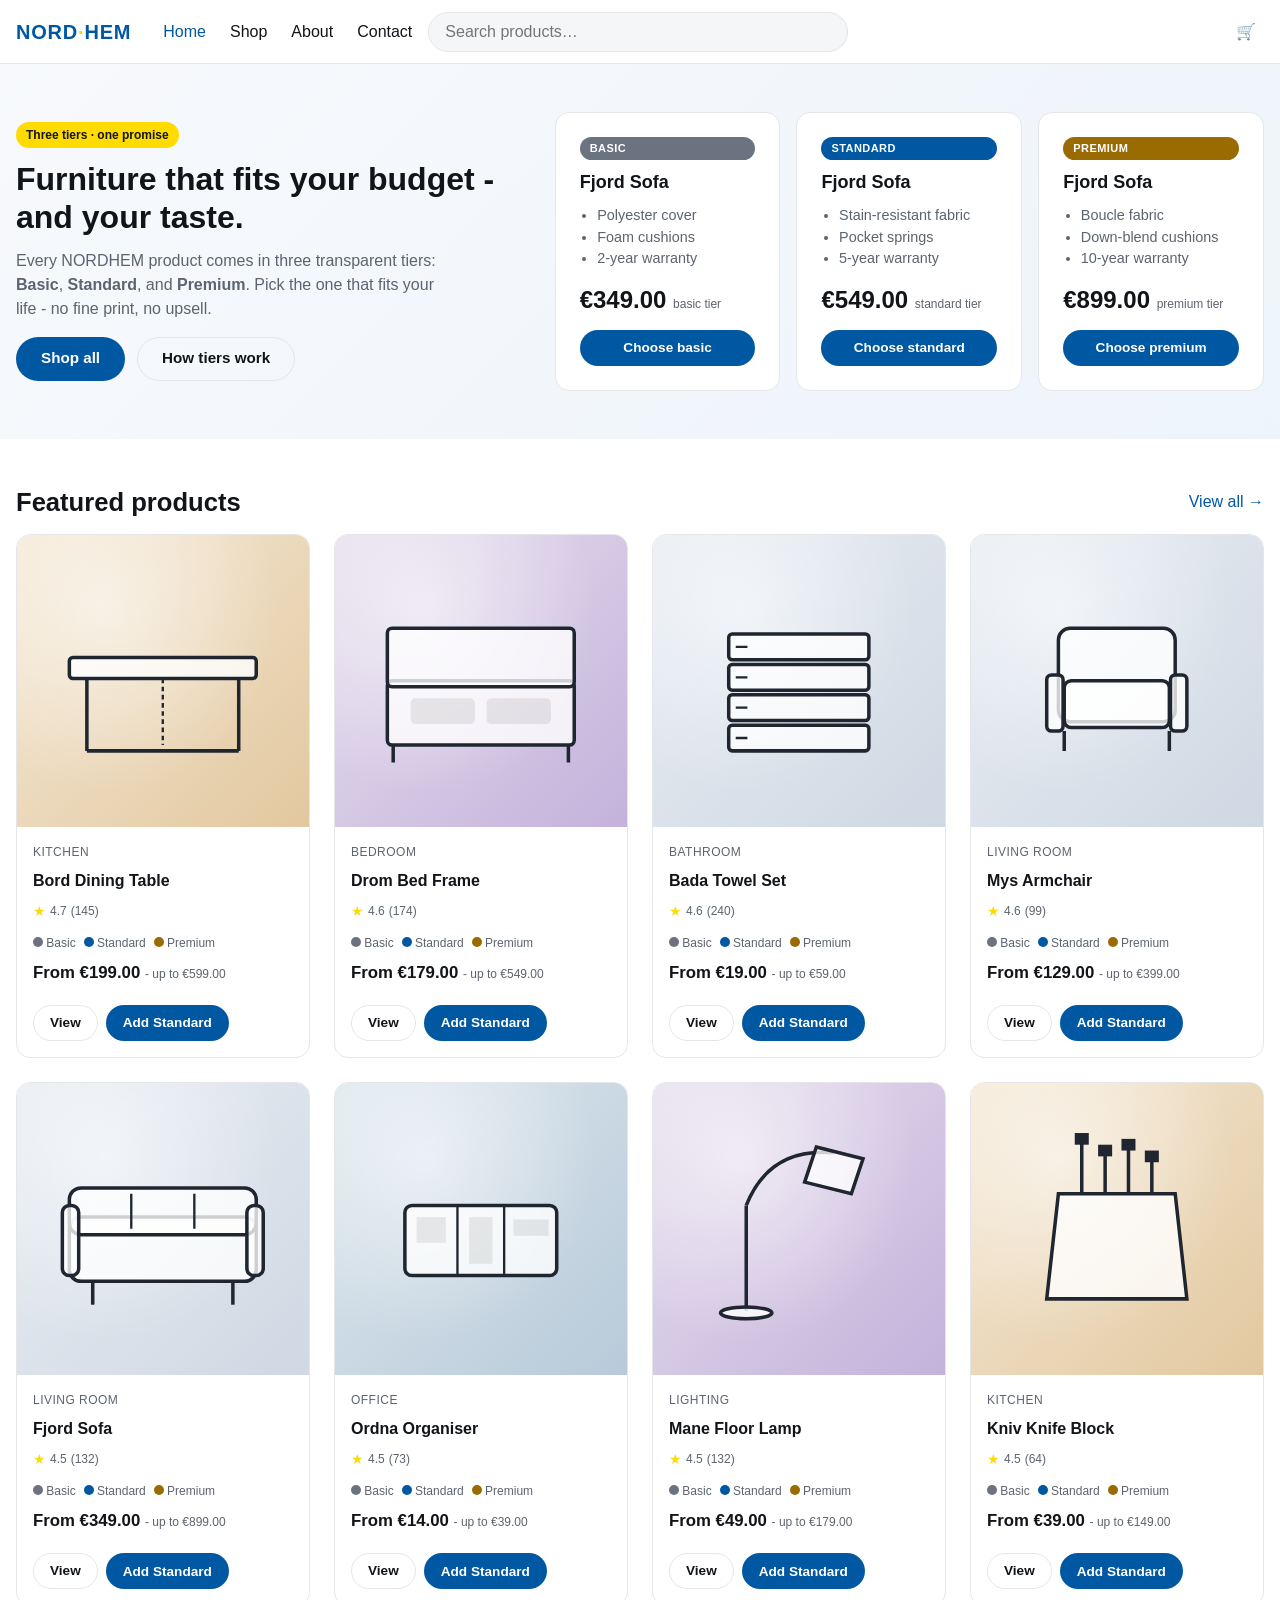
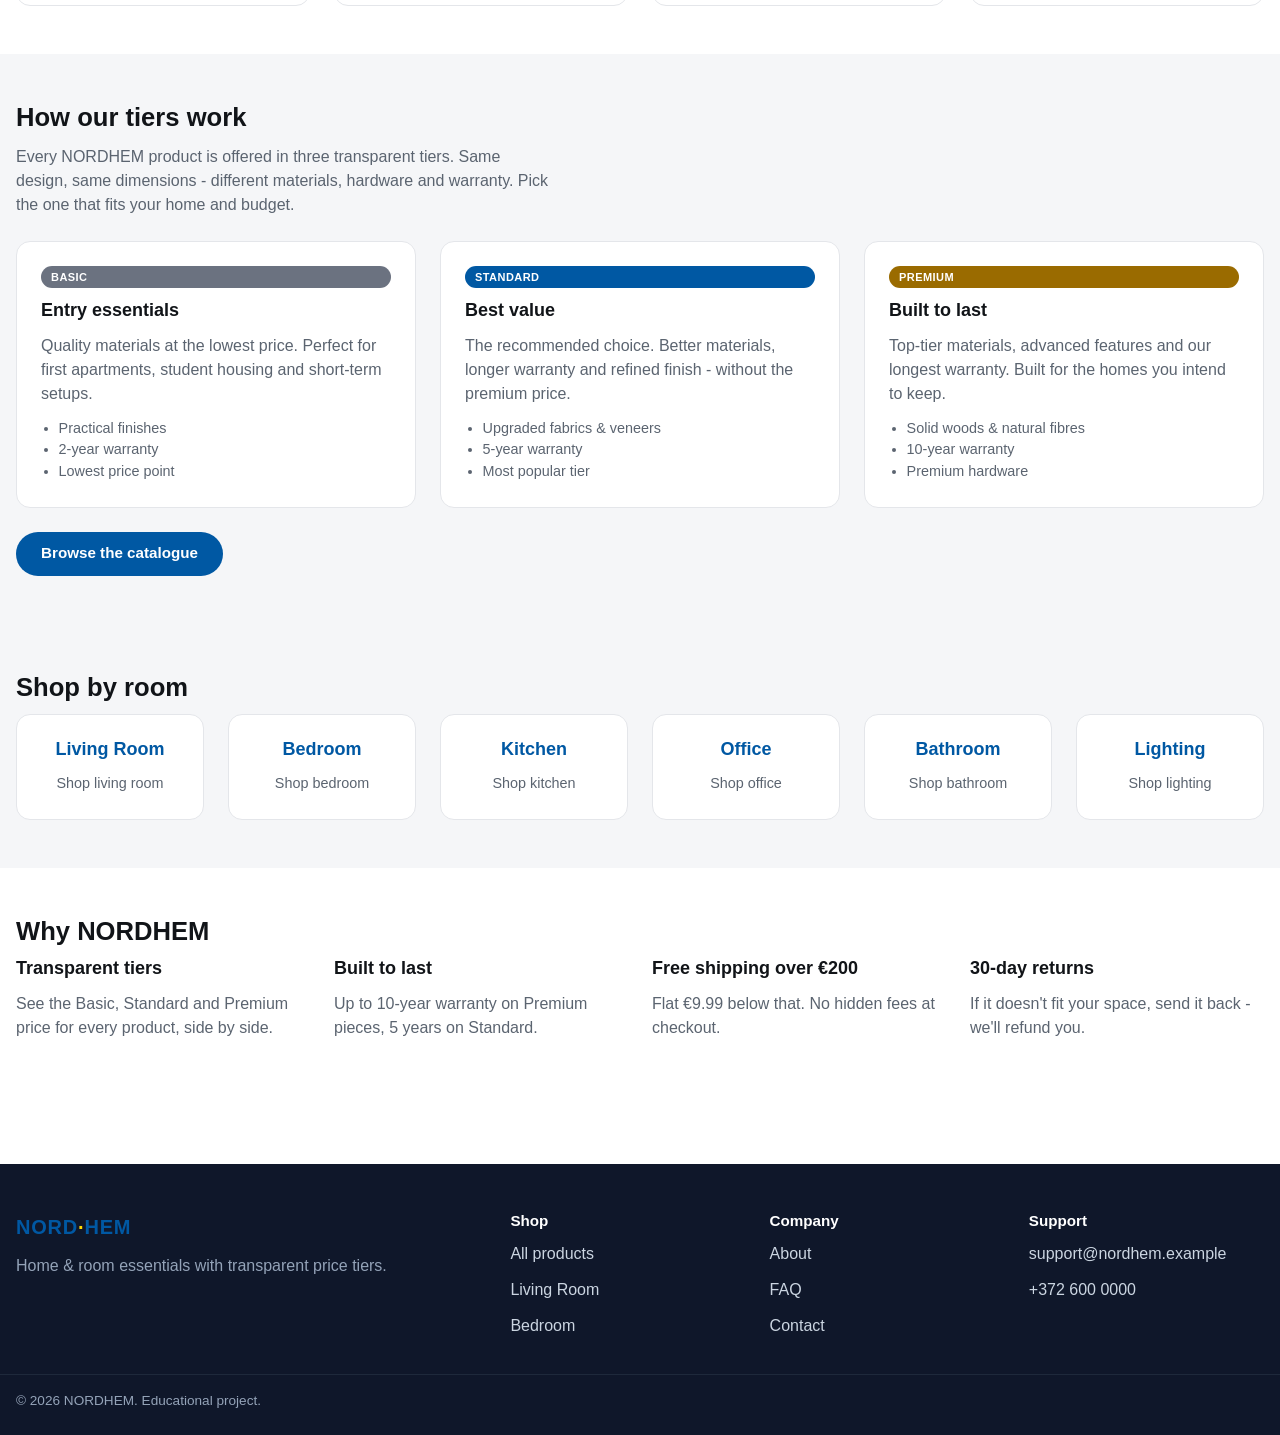
==== index.html @ 15b351eb "ai: opus 4.7 built ikea-like webstore" ====
<!DOCTYPE html>
<html lang="en">
<head>
  <meta charset="UTF-8">
  <meta name="viewport" content="width=device-width, initial-scale=1.0">
  <title>NORDHEM - Home & Room Essentials</title>
  <meta name="description" content="IKEA-inspired home & room essentials with transparent Basic, Standard and Premium tiers.">
  <link rel="stylesheet" href="assets/css/styles.css">
</head>
<body>
  <header class="site-header">
    <div class="container site-header__inner">
      <a class="brand" href="index.html">NORD<span class="brand__dot">·</span>HEM</a>
      <nav class="nav" aria-label="Primary">
        <a href="index.html" class="active">Home</a>
        <a href="shop.html">Shop</a>
        <a href="about.html">About</a>
        <a href="contact.html">Contact</a>
      </nav>
      <form class="header-search" data-header-search role="search">
        <input type="search" placeholder="Search products…" aria-label="Search products">
      </form>
      <div class="header-actions">
        <a class="icon-btn" href="cart.html" aria-label="Cart">
          🛒<span class="cart-badge" data-cart-badge>0</span>
        </a>
        <button class="icon-btn hamburger" data-hamburger aria-expanded="false" aria-controls="mobile-nav" aria-label="Menu">☰</button>
      </div>
    </div>
    <nav id="mobile-nav" class="mobile-nav" data-mobile-nav aria-label="Mobile">
      <a href="index.html">Home</a>
      <a href="shop.html">Shop</a>
      <a href="about.html">About</a>
      <a href="contact.html">Contact</a>
    </nav>
  </header>

  <main>
    <section class="hero">
      <div class="container hero__grid">
        <div class="hero__lead">
          <span class="eyebrow">Three tiers · one promise</span>
          <h1>Furniture that fits your budget - and your taste.</h1>
          <p>Every NORDHEM product comes in three transparent tiers: <strong>Basic</strong>, <strong>Standard</strong>, and <strong>Premium</strong>. Pick the one that fits your life - no fine print, no upsell.</p>
          <div class="flex" style="margin-top:var(--s-4);gap:var(--s-3)">
            <a class="btn" href="shop.html">Shop all</a>
            <a class="btn btn--ghost" href="#how-tiers-work">How tiers work</a>
          </div>
        </div>
        <div class="tier-showcase" data-hero-tiers id="tiers"></div>
      </div>
    </section>

    <section class="section">
      <div class="container">
        <div class="flex between" style="margin-bottom:var(--s-4)">
          <h2 style="margin:0">Featured products</h2>
          <a href="shop.html">View all →</a>
        </div>
        <div class="product-grid" data-featured></div>
      </div>
    </section>

    <section class="section section--alt" id="how-tiers-work">
      <div class="container">
        <h2>How our tiers work</h2>
        <p style="color:var(--c-muted);max-width:60ch">Every NORDHEM product is offered in three transparent tiers. Same design, same dimensions - different materials, hardware and warranty. Pick the one that fits your home and budget.</p>
        <div class="grid" style="grid-template-columns:repeat(auto-fit,minmax(240px,1fr));margin-top:var(--s-5)">
          <article class="tier-card">
            <span class="tier tier--basic">Basic</span>
            <h3 style="margin:0">Entry essentials</h3>
            <p style="color:var(--c-muted);margin:0">Quality materials at the lowest price. Perfect for first apartments, student housing and short-term setups.</p>
            <ul style="margin:0;padding-left:1.1rem;color:var(--c-muted);font-size:.9rem">
              <li>Practical finishes</li><li>2-year warranty</li><li>Lowest price point</li>
            </ul>
          </article>
          <article class="tier-card">
            <span class="tier tier--standard">Standard</span>
            <h3 style="margin:0">Best value</h3>
            <p style="color:var(--c-muted);margin:0">The recommended choice. Better materials, longer warranty and refined finish - without the premium price.</p>
            <ul style="margin:0;padding-left:1.1rem;color:var(--c-muted);font-size:.9rem">
              <li>Upgraded fabrics &amp; veneers</li><li>5-year warranty</li><li>Most popular tier</li>
            </ul>
          </article>
          <article class="tier-card">
            <span class="tier tier--premium">Premium</span>
            <h3 style="margin:0">Built to last</h3>
            <p style="color:var(--c-muted);margin:0">Top-tier materials, advanced features and our longest warranty. Built for the homes you intend to keep.</p>
            <ul style="margin:0;padding-left:1.1rem;color:var(--c-muted);font-size:.9rem">
              <li>Solid woods &amp; natural fibres</li><li>10-year warranty</li><li>Premium hardware</li>
            </ul>
          </article>
        </div>
        <div style="margin-top:var(--s-5)"><a class="btn" href="shop.html">Browse the catalogue</a></div>
      </div>
    </section>

    <section class="section section--alt">
      <div class="container">
        <h2>Shop by room</h2>
        <div class="grid" data-categories style="grid-template-columns:repeat(auto-fill,minmax(180px,1fr))"></div>
      </div>
    </section>

    <section class="section">
      <div class="container">
        <h2>Why NORDHEM</h2>
        <div class="grid" style="grid-template-columns:repeat(auto-fit,minmax(220px,1fr))">
          <div><h3>Transparent tiers</h3><p style="color:var(--c-muted)">See the Basic, Standard and Premium price for every product, side by side.</p></div>
          <div><h3>Built to last</h3><p style="color:var(--c-muted)">Up to 10-year warranty on Premium pieces, 5 years on Standard.</p></div>
          <div><h3>Free shipping over €200</h3><p style="color:var(--c-muted)">Flat €9.99 below that. No hidden fees at checkout.</p></div>
          <div><h3>30-day returns</h3><p style="color:var(--c-muted)">If it doesn't fit your space, send it back - we'll refund you.</p></div>
        </div>
      </div>
    </section>
  </main>

  <footer class="site-footer">
    <div class="container footer-grid">
      <div>
        <div class="brand" style="margin-bottom:var(--s-3)">NORD<span class="brand__dot">·</span>HEM</div>
        <p style="color:#94a3b8">Home & room essentials with transparent price tiers.</p>
      </div>
      <div><h4>Shop</h4><p><a href="shop.html">All products</a></p><p><a href="shop.html?category=1">Living Room</a></p><p><a href="shop.html?category=2">Bedroom</a></p></div>
      <div><h4>Company</h4><p><a href="about.html">About</a></p><p><a href="about.html#faq">FAQ</a></p><p><a href="contact.html">Contact</a></p></div>
      <div><h4>Support</h4><p>support@nordhem.example</p><p>+372 600 0000</p></div>
    </div>
    <div class="container footer-bottom">© <span data-year></span> NORDHEM. Educational project.</div>
  </footer>

  <script src="assets/js/data.js"></script>
  <script src="assets/js/store.js"></script>
  <script src="assets/js/illustrations.js"></script>
  <script src="assets/js/ui.js"></script>
  <script src="assets/js/home.js"></script>
</body>
</html>
---- assets/css/styles.css ----
/* =====================================================================
   NORDHEM - design system + components + responsive
   ===================================================================== */

/* ---------- 1. Tokens --------------------------------------------------*/
:root {
  --c-primary: #0058A3;
  --c-primary-dark: #00407A;
  --c-accent: #FFDB00;
  --c-ink: #111418;
  --c-muted: #5B6470;
  --c-line: #E4E6EA;
  --c-bg: #FFFFFF;
  --c-bg-alt: #F5F6F8;
  --c-danger: #B3261E;
  --c-success: #146C2E;

  --tier-basic: #6B7280;
  --tier-standard: #0058A3;
  --tier-premium: #9A6B00;

  --s-1: 4px;  --s-2: 8px;  --s-3: 12px; --s-4: 16px;
  --s-5: 24px; --s-6: 32px; --s-7: 48px; --s-8: 64px;

  --r-1: 4px; --r-2: 8px; --r-3: 14px; --r-pill: 999px;

  --shadow-1: 0 1px 2px rgba(0,0,0,.04), 0 1px 3px rgba(0,0,0,.06);
  --shadow-2: 0 4px 12px rgba(0,0,0,.08);

  --max-w: 1280px;
  --header-h: 64px;

  --font-sans: "Inter", "Segoe UI", -apple-system, BlinkMacSystemFont, Roboto, Helvetica, Arial, sans-serif;
}

/* ---------- 2. Reset ---------------------------------------------------*/
*,*::before,*::after { box-sizing: border-box; }
html {
  -webkit-text-size-adjust: 100%;
  scroll-behavior: smooth;
  scroll-padding-top: calc(var(--header-h) + 8px);
}
body {
  margin: 0;
  font-family: var(--font-sans);
  font-size: 16px;
  line-height: 1.5;
  color: var(--c-ink);
  background: var(--c-bg);
  -webkit-font-smoothing: antialiased;
}
img,svg { display: block; max-width: 100%; height: auto; }
a { color: var(--c-primary); text-decoration: none; }
a:hover { text-decoration: underline; }
button { font-family: inherit; cursor: pointer; }
h1,h2,h3,h4 { line-height: 1.2; margin: 0 0 var(--s-3); }
h1 { font-size: clamp(1.75rem, 2.5vw, 2.5rem); }
h2 { font-size: clamp(1.4rem, 2vw, 1.875rem); }
h3 { font-size: 1.125rem; }
p  { margin: 0 0 var(--s-3); }
.visually-hidden {
  position: absolute !important; width: 1px; height: 1px; padding: 0;
  margin: -1px; overflow: hidden; clip: rect(0,0,0,0); white-space: nowrap; border: 0;
}

/* ---------- 3. Layout helpers -----------------------------------------*/
.container { width: 100%; max-width: var(--max-w); margin-inline: auto; padding-inline: var(--s-4); }
.section { padding-block: var(--s-7); }
.section--alt { background: var(--c-bg-alt); }
.grid { display: grid; gap: var(--s-5); }
.flex { display: flex; gap: var(--s-3); align-items: center; }
.between { justify-content: space-between; }

/* ---------- 4. Header / Nav -------------------------------------------*/
.site-header {
  position: sticky; top: 0; z-index: 50;
  background: var(--c-bg);
  border-bottom: 1px solid var(--c-line);
  height: var(--header-h);
}
.site-header__inner {
  display: flex; align-items: center; gap: var(--s-4);
  height: 100%;
}
.brand {
  font-weight: 800; font-size: 1.25rem; letter-spacing: .04em;
  color: var(--c-primary); text-decoration: none;
}
.brand__dot { color: var(--c-accent); }
.nav { display: none; gap: var(--s-5); margin-left: var(--s-4); }
.nav a { color: var(--c-ink); font-weight: 500; }
.nav a.active { color: var(--c-primary); }

.header-search {
  flex: 1; display: none;
  max-width: 420px;
}
.header-search input {
  width: 100%; height: 40px;
  border: 1px solid var(--c-line); border-radius: var(--r-pill);
  padding: 0 var(--s-4); font: inherit; background: var(--c-bg-alt);
}
.header-search input:focus { outline: 2px solid var(--c-primary); background: var(--c-bg); }

.header-actions { margin-left: auto; display: flex; gap: var(--s-3); align-items: center; }
.icon-btn {
  position: relative;
  background: none; border: 0; padding: var(--s-2);
  color: var(--c-ink); border-radius: var(--r-2);
}
.icon-btn:hover { background: var(--c-bg-alt); }
.cart-badge {
  position: absolute; top: -2px; right: -2px;
  min-width: 18px; height: 18px; padding: 0 4px;
  background: var(--c-primary); color: #fff;
  font-size: 11px; font-weight: 700;
  border-radius: var(--r-pill);
  display: inline-flex; align-items: center; justify-content: center;
}

.hamburger { display: inline-flex; }
.mobile-nav {
  display: none;
  position: fixed; inset: var(--header-h) 0 0 0;
  background: var(--c-bg); padding: var(--s-5); z-index: 40;
  flex-direction: column; gap: var(--s-4);
}
.mobile-nav.open { display: flex; }
.mobile-nav a { color: var(--c-ink); font-size: 1.125rem; padding: var(--s-3) 0; border-bottom: 1px solid var(--c-line); }

/* ---------- 5. Buttons -------------------------------------------------*/
.btn {
  display: inline-flex; align-items: center; justify-content: center; gap: var(--s-2);
  height: 44px; padding: 0 var(--s-5);
  border: 1px solid transparent; border-radius: var(--r-pill);
  font-weight: 600; font-size: 0.95rem;
  background: var(--c-primary); color: #fff;
  transition: background .15s ease, transform .05s ease;
  text-decoration: none; white-space: nowrap;
}
.btn:hover { background: var(--c-primary-dark); text-decoration: none; }
.btn:active { transform: translateY(1px); }
.btn--ghost { background: transparent; color: var(--c-ink); border-color: var(--c-line); }
.btn--ghost:hover { background: var(--c-bg-alt); }
.btn--accent { background: var(--c-accent); color: var(--c-ink); }
.btn--accent:hover { background: #e6c600; }
.btn--block { width: 100%; }
.btn--sm { height: 36px; padding: 0 var(--s-4); font-size: 0.85rem; }

/* ---------- 6. Tier badges --------------------------------------------*/
.tier {
  display: inline-flex; align-items: center; gap: 6px;
  padding: 3px 10px; border-radius: var(--r-pill);
  font-size: 11px; font-weight: 700; letter-spacing: .04em; text-transform: uppercase;
  color: #fff;
}
.tier--basic    { background: var(--tier-basic); }
.tier--standard { background: var(--tier-standard); }
.tier--premium  { background: var(--tier-premium); }
.tier-dot {
  width: 10px; height: 10px; border-radius: 50%; display: inline-block;
}
.tier-dot--basic    { background: var(--tier-basic); }
.tier-dot--standard { background: var(--tier-standard); }
.tier-dot--premium  { background: var(--tier-premium); }

/* ---------- 7. Hero ----------------------------------------------------*/
.hero {
  background: linear-gradient(135deg, #f7f9fc, #eef4fb);
  padding: var(--s-7) 0;
}
.hero__grid {
  display: grid; gap: var(--s-6);
  grid-template-columns: 1fr;
  align-items: center;
}
.hero__lead .eyebrow {
  display: inline-block; background: var(--c-accent); color: var(--c-ink);
  padding: 4px 10px; border-radius: var(--r-pill);
  font-size: 12px; font-weight: 700; margin-bottom: var(--s-3);
}
.hero__lead p { color: var(--c-muted); max-width: 48ch; }

.tier-showcase {
  display: grid; gap: var(--s-4);
  grid-template-columns: 1fr;
}
.tier-card {
  background: var(--c-bg); border: 1px solid var(--c-line); border-radius: var(--r-3);
  padding: var(--s-5); display: flex; flex-direction: column; gap: var(--s-3);
}
.tier-card__price { font-size: 1.5rem; font-weight: 700; white-space: nowrap; }
.tier-card__price small { font-size: 0.75rem; font-weight: 500; color: var(--c-muted); white-space: nowrap; }
.tier-card > .btn { margin-top: auto; align-self: stretch; font-size: 0.85rem; padding: 0 var(--s-3); }

/* ---------- 8. Product card --------------------------------------------*/
.product-grid {
  display: grid; gap: var(--s-5);
  grid-template-columns: repeat(auto-fill, minmax(240px, 1fr));
}
.product-card {
  display: flex; flex-direction: column;
  background: var(--c-bg); border: 1px solid var(--c-line); border-radius: var(--r-3);
  overflow: hidden; transition: box-shadow .15s ease, transform .15s ease;
}
.product-card:hover { box-shadow: var(--shadow-2); transform: translateY(-2px); }
.product-card__media {
  aspect-ratio: 1 / 1; background: var(--c-bg-alt);
  display: flex; align-items: center; justify-content: center;
}
.product-card__body { padding: var(--s-4); display: flex; flex-direction: column; gap: var(--s-2); flex: 1; }
.product-card__name { font-weight: 600; color: var(--c-ink); }
.product-card__cat  { font-size: 12px; color: var(--c-muted); text-transform: uppercase; letter-spacing: .04em; }
.product-card__tiers {
  display: flex; gap: var(--s-2); flex-wrap: wrap; margin-top: var(--s-1);
  font-size: 12px; color: var(--c-muted);
}
.product-card__price {
  margin-top: auto; font-weight: 700; color: var(--c-ink); font-size: 1.05rem;
}
.product-card__price small { font-weight: 500; color: var(--c-muted); font-size: 0.75rem; }
.product-card__actions { display: flex; gap: var(--s-2); margin-top: var(--s-3); }
.rating {
  display: inline-flex; align-items: center; gap: 4px;
  font-size: 12px; color: var(--c-muted);
}
.rating::before { content: "★"; color: var(--c-accent); font-size: 14px; }

/* Product media tile (SVG illustration on gradient) */
.tile {
  width: 100%; height: 100%;
  position: relative; overflow: hidden;
  display: flex; align-items: center; justify-content: center;
  background: radial-gradient(ellipse at 30% 25%, rgba(255,255,255,.55), transparent 60%),
              linear-gradient(135deg, var(--tile-a, #e8edf3), var(--tile-b, #cfd8e3));
}
.tile svg {
  width: 80%; height: 80%;
  transition: transform .35s ease;
}
.product-card:hover .tile svg { transform: scale(1.05); }
.tile__label {
  position: absolute; inset: 0;
  display: flex; align-items: center; justify-content: center;
  font-weight: 600; color: rgba(0,0,0,.5);
  text-align: center; padding: var(--s-3);
}

/* ---------- 9. Shop layout (sidebar + grid) ----------------------------*/
.shop {
  display: grid; gap: var(--s-5);
  grid-template-columns: 1fr;
}
.filters {
  background: var(--c-bg); border: 1px solid var(--c-line); border-radius: var(--r-3);
  padding: var(--s-5);
}
.filters h3 { font-size: 0.95rem; text-transform: uppercase; letter-spacing: .04em; margin-top: var(--s-4); }
.filters h3:first-child { margin-top: 0; }
.filters label {
  display: flex; align-items: center; gap: var(--s-2); padding: var(--s-1) 0; cursor: pointer;
}
.shop__toolbar {
  display: flex; justify-content: space-between; align-items: center;
  gap: var(--s-3); flex-wrap: wrap; margin-bottom: var(--s-4);
}
.shop__toolbar select {
  height: 40px; padding: 0 var(--s-3);
  border: 1px solid var(--c-line); border-radius: var(--r-2);
  background: var(--c-bg); font: inherit;
}
.empty-state {
  padding: var(--s-7); text-align: center; color: var(--c-muted);
  border: 1px dashed var(--c-line); border-radius: var(--r-3);
}

/* ---------- 10. Product detail -----------------------------------------*/
.breadcrumbs {
  font-size: 13px; color: var(--c-muted); margin-bottom: var(--s-4);
}
.breadcrumbs a { color: var(--c-muted); }
.breadcrumbs span { margin: 0 var(--s-2); }

.product-detail {
  display: grid; gap: var(--s-6);
  grid-template-columns: 1fr;
}
.gallery__main {
  aspect-ratio: 1/1; border: 1px solid var(--c-line); border-radius: var(--r-3); overflow: hidden;
  background: var(--c-bg-alt);
}
.gallery__thumbs { display: flex; gap: var(--s-2); margin-top: var(--s-3); }
.gallery__thumb {
  width: 64px; height: 64px; border: 1px solid var(--c-line); border-radius: var(--r-2);
  overflow: hidden; cursor: pointer; background: var(--c-bg-alt); padding: 0;
}
.gallery__thumb[aria-current="true"] { outline: 2px solid var(--c-primary); }

.tier-selector { display: grid; gap: var(--s-3); margin: var(--s-4) 0; }
.tier-option {
  border: 2px solid var(--c-line); border-radius: var(--r-3); padding: var(--s-4);
  cursor: pointer; display: grid; gap: var(--s-2);
  transition: border-color .15s ease, background .15s ease;
}
.tier-option:hover { background: var(--c-bg-alt); }
.tier-option[aria-checked="true"] { border-color: var(--c-primary); background: #f3f8fd; }
.tier-option__head { display: flex; justify-content: space-between; align-items: center; }
.tier-option__price { font-weight: 700; font-size: 1.125rem; }
.tier-option ul { margin: 0; padding-left: 1.1rem; font-size: 0.9rem; color: var(--c-muted); }

.specs { margin-top: var(--s-5); }
.specs dl { display: grid; grid-template-columns: max-content 1fr; gap: var(--s-2) var(--s-4); }
.specs dt { color: var(--c-muted); font-weight: 500; }
.specs dd { margin: 0; }

/* ---------- 11. Cart ---------------------------------------------------*/
.cart-line {
  display: grid; gap: var(--s-4);
  grid-template-columns: 80px 1fr auto;
  align-items: center;
  padding: var(--s-4) 0; border-bottom: 1px solid var(--c-line);
}
.cart-line__media {
  width: 80px; height: 80px; border-radius: var(--r-2); overflow: hidden; background: var(--c-bg-alt);
}
.qty {
  display: inline-flex; align-items: center; border: 1px solid var(--c-line); border-radius: var(--r-pill);
  overflow: hidden;
}
.qty button {
  width: 32px; height: 32px; background: none; border: 0; font-size: 1.1rem; color: var(--c-ink);
}
.qty button:hover { background: var(--c-bg-alt); }
.qty span { min-width: 28px; text-align: center; font-weight: 600; }

.summary {
  background: var(--c-bg-alt); border-radius: var(--r-3); padding: var(--s-5);
  position: sticky; top: calc(var(--header-h) + var(--s-4));
}
.summary__row { display: flex; justify-content: space-between; padding: var(--s-2) 0; }
.summary__total { font-weight: 700; font-size: 1.25rem; border-top: 1px solid var(--c-line); margin-top: var(--s-3); padding-top: var(--s-3); }

/* ---------- 12. Forms --------------------------------------------------*/
.form { display: grid; gap: var(--s-4); max-width: 560px; }
.field { display: grid; gap: var(--s-1); }
.field label { font-size: 0.9rem; font-weight: 500; }
.field input, .field textarea, .field select {
  height: 44px; padding: 0 var(--s-3);
  border: 1px solid var(--c-line); border-radius: var(--r-2);
  font: inherit; background: var(--c-bg);
}
.field textarea { height: auto; padding: var(--s-3); min-height: 120px; }
.field input:focus, .field textarea:focus, .field select:focus { outline: 2px solid var(--c-primary); }
.field--error input, .field--error textarea { border-color: var(--c-danger); }
.field__error { color: var(--c-danger); font-size: 0.85rem; min-height: 1em; }
.field__row { display: grid; gap: var(--s-3); grid-template-columns: 1fr 1fr; }

/* ---------- 13. Footer -------------------------------------------------*/
.site-footer {
  margin-top: var(--s-8);
  background: #0F172A; color: #cbd5e1;
  padding: var(--s-7) 0 var(--s-5);
}
.site-footer h4 { color: #fff; font-size: 0.95rem; margin-bottom: var(--s-3); }
.site-footer a { color: #cbd5e1; }
.footer-grid {
  display: grid; gap: var(--s-5);
  grid-template-columns: 1fr;
}
.footer-bottom {
  border-top: 1px solid #1e293b; margin-top: var(--s-5); padding-top: var(--s-4);
  font-size: 0.85rem; color: #94a3b8;
}

/* ---------- 14. Toast --------------------------------------------------*/
.toast {
  position: fixed; left: 50%; bottom: var(--s-5); transform: translateX(-50%) translateY(20px);
  background: var(--c-ink); color: #fff; padding: var(--s-3) var(--s-5);
  border-radius: var(--r-pill); font-weight: 500;
  opacity: 0; pointer-events: none;
  transition: opacity .2s ease, transform .2s ease;
  z-index: 100;
}
.toast.show { opacity: 1; transform: translateX(-50%) translateY(0); }

/* ---------- 15. Responsive --------------------------------------------*/
@media (min-width: 768px) {
  .nav { display: flex; }
  .header-search { display: block; }
  .hamburger { display: none; }
  .hero__grid { grid-template-columns: 1fr 1.4fr; }
  .tier-showcase { grid-template-columns: repeat(3, 1fr); }
  .product-detail { grid-template-columns: 1fr 1fr; }
  .footer-grid { grid-template-columns: 2fr 1fr 1fr 1fr; }
}
@media (min-width: 1024px) {
  .shop { grid-template-columns: 260px 1fr; }
  .cart-page { display: grid; gap: var(--s-6); grid-template-columns: 2fr 1fr; align-items: start; }
}
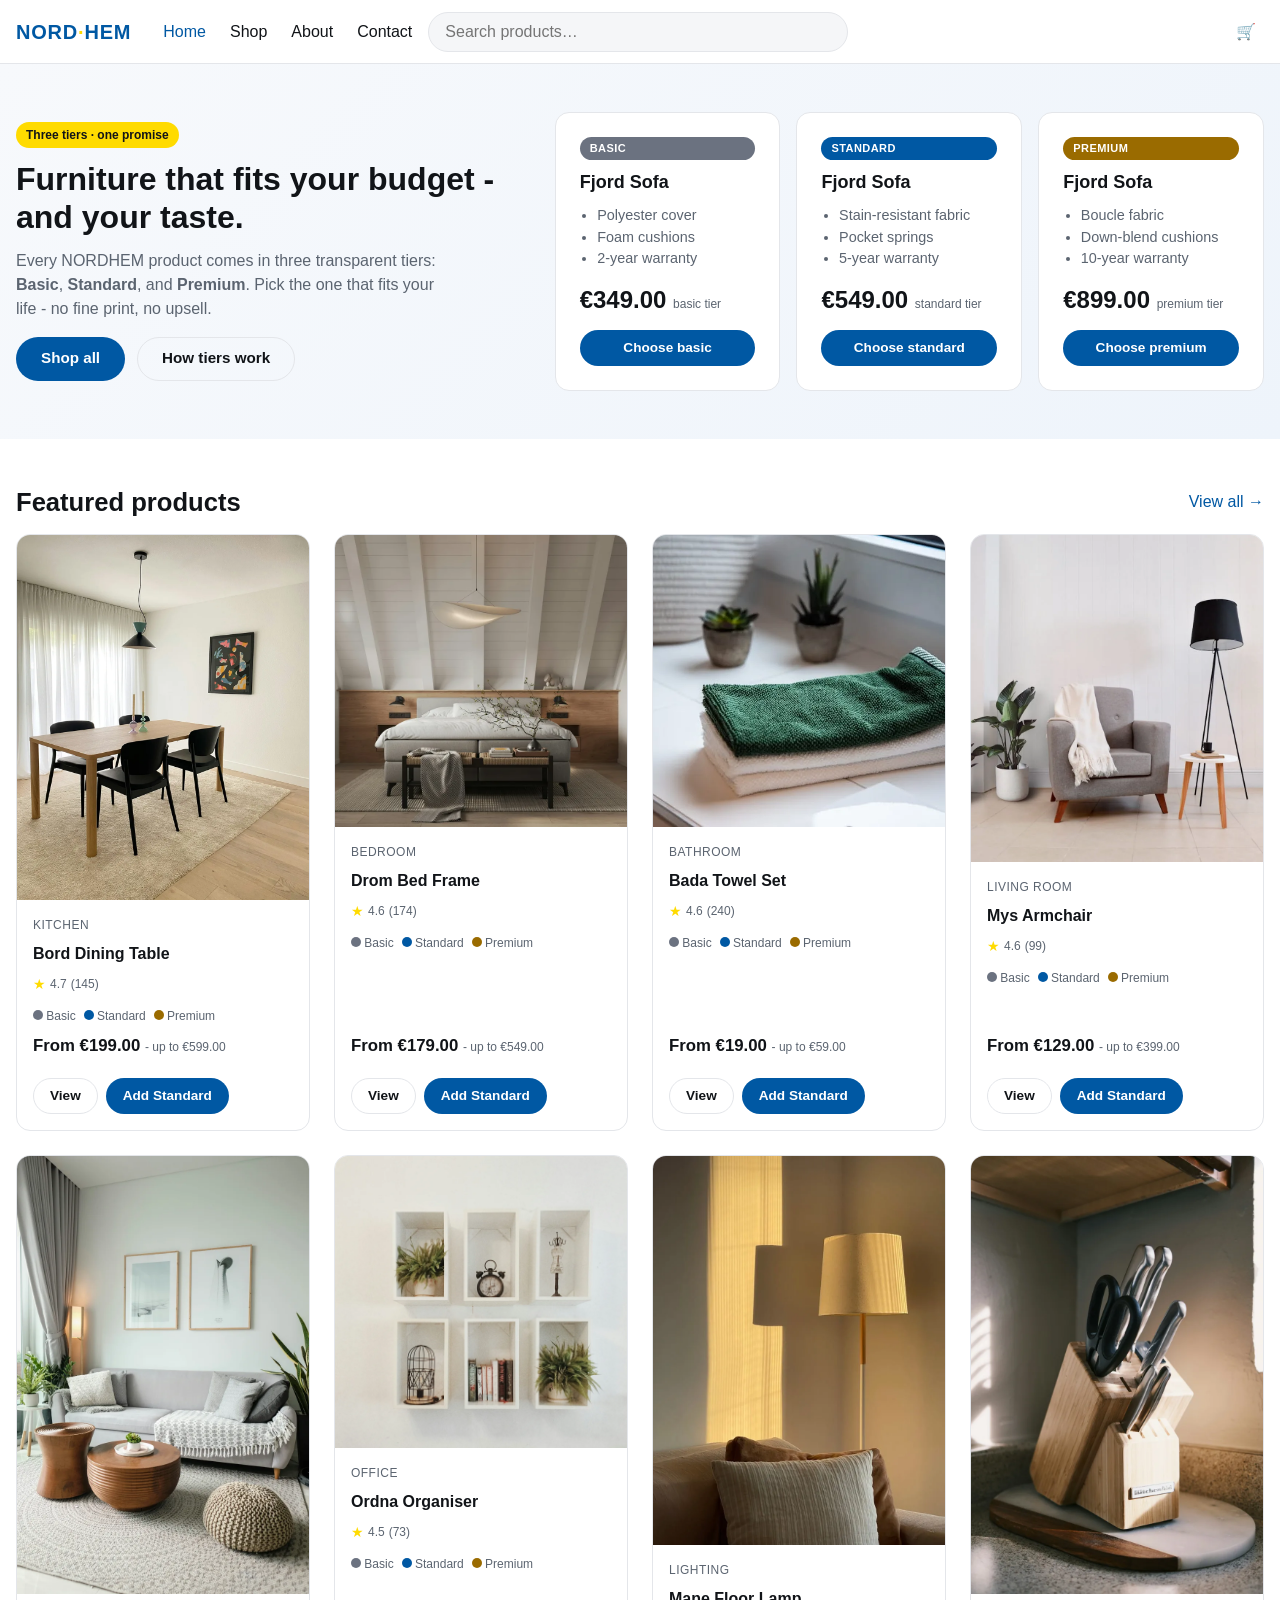
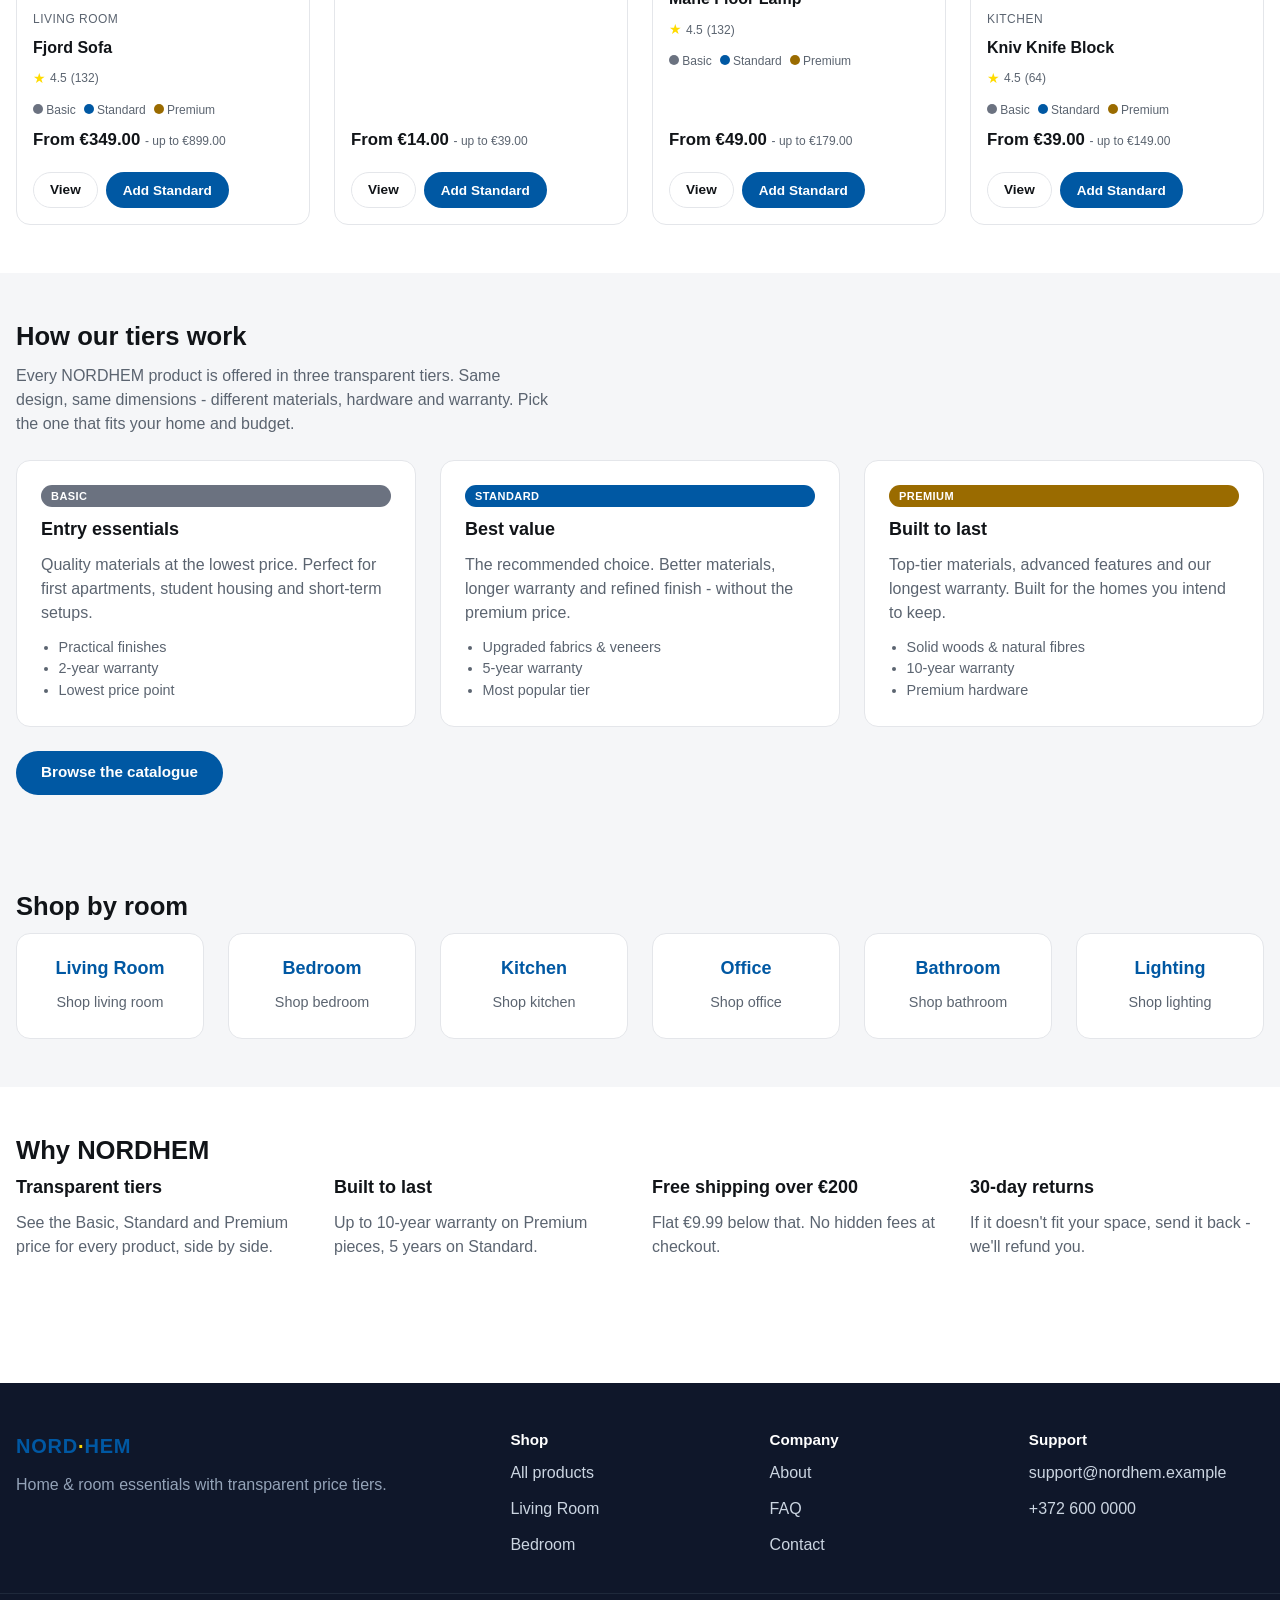
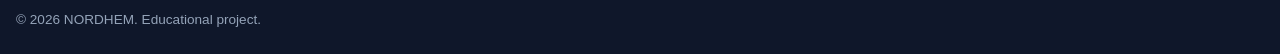
==== commit c827a6ee: "fix: move icon file location" ====
--- a/index.html
+++ b/index.html
@@ -1,137 +1,263 @@
-<!DOCTYPE html>
+<!doctype html>
 <html lang="en">
-<head>
-  <meta charset="UTF-8">
-  <meta name="viewport" content="width=device-width, initial-scale=1.0">
-  <title>NORDHEM - Home & Room Essentials</title>
-  <meta name="description" content="IKEA-inspired home & room essentials with transparent Basic, Standard and Premium tiers.">
-  <link rel="stylesheet" href="assets/css/styles.css">
-</head>
-<body>
-  <header class="site-header">
-    <div class="container site-header__inner">
-      <a class="brand" href="index.html">NORD<span class="brand__dot">·</span>HEM</a>
-      <nav class="nav" aria-label="Primary">
-        <a href="index.html" class="active">Home</a>
+  <head>
+    <meta charset="UTF-8" />
+    <meta name="viewport" content="width=device-width, initial-scale=1.0" />
+    <title>NORDHEM - Home & Room Essentials</title>
+    <meta
+      name="description"
+      content="IKEA-inspired home & room essentials with transparent Basic, Standard and Premium tiers."
+    />
+    <link rel="icon" type="image/png" href="assets/images/furniture-store.png" />
+    <link rel="stylesheet" href="assets/css/styles.css" />
+  </head>
+  <body>
+    <header class="site-header">
+      <div class="container site-header__inner">
+        <a class="brand" href="index.html"
+          >NORD<span class="brand__dot">·</span>HEM</a
+        >
+        <nav class="nav" aria-label="Primary">
+          <a href="index.html" class="active">Home</a>
+          <a href="shop.html">Shop</a>
+          <a href="about.html">About</a>
+          <a href="contact.html">Contact</a>
+        </nav>
+        <form class="header-search" data-header-search role="search">
+          <input
+            type="search"
+            placeholder="Search products…"
+            aria-label="Search products"
+          />
+        </form>
+        <div class="header-actions">
+          <a class="icon-btn" href="cart.html" aria-label="Cart">
+            🛒<span class="cart-badge" data-cart-badge>0</span>
+          </a>
+          <button
+            class="icon-btn hamburger"
+            data-hamburger
+            aria-expanded="false"
+            aria-controls="mobile-nav"
+            aria-label="Menu"
+          >
+            ☰
+          </button>
+        </div>
+      </div>
+      <nav
+        id="mobile-nav"
+        class="mobile-nav"
+        data-mobile-nav
+        aria-label="Mobile"
+      >
+        <a href="index.html">Home</a>
         <a href="shop.html">Shop</a>
         <a href="about.html">About</a>
         <a href="contact.html">Contact</a>
       </nav>
-      <form class="header-search" data-header-search role="search">
-        <input type="search" placeholder="Search products…" aria-label="Search products">
-      </form>
-      <div class="header-actions">
-        <a class="icon-btn" href="cart.html" aria-label="Cart">
-          🛒<span class="cart-badge" data-cart-badge>0</span>
-        </a>
-        <button class="icon-btn hamburger" data-hamburger aria-expanded="false" aria-controls="mobile-nav" aria-label="Menu">☰</button>
+    </header>
+
+    <main>
+      <section class="hero">
+        <div class="container hero__grid">
+          <div class="hero__lead">
+            <span class="eyebrow">Three tiers · one promise</span>
+            <h1>Furniture that fits your budget - and your taste.</h1>
+            <p>
+              Every NORDHEM product comes in three transparent tiers:
+              <strong>Basic</strong>, <strong>Standard</strong>, and
+              <strong>Premium</strong>. Pick the one that fits your life - no
+              fine print, no upsell.
+            </p>
+            <div class="flex" style="margin-top: var(--s-4); gap: var(--s-3)">
+              <a class="btn" href="shop.html">Shop all</a>
+              <a class="btn btn--ghost" href="#how-tiers-work"
+                >How tiers work</a
+              >
+            </div>
+          </div>
+          <div class="tier-showcase" data-hero-tiers id="tiers"></div>
+        </div>
+      </section>
+
+      <section class="section">
+        <div class="container">
+          <div class="flex between" style="margin-bottom: var(--s-4)">
+            <h2 style="margin: 0">Featured products</h2>
+            <a href="shop.html">View all →</a>
+          </div>
+          <div class="product-grid" data-featured></div>
+        </div>
+      </section>
+
+      <section class="section section--alt" id="how-tiers-work">
+        <div class="container">
+          <h2>How our tiers work</h2>
+          <p style="color: var(--c-muted); max-width: 60ch">
+            Every NORDHEM product is offered in three transparent tiers. Same
+            design, same dimensions - different materials, hardware and
+            warranty. Pick the one that fits your home and budget.
+          </p>
+          <div
+            class="grid"
+            style="
+              grid-template-columns: repeat(auto-fit, minmax(240px, 1fr));
+              margin-top: var(--s-5);
+            "
+          >
+            <article class="tier-card">
+              <span class="tier tier--basic">Basic</span>
+              <h3 style="margin: 0">Entry essentials</h3>
+              <p style="color: var(--c-muted); margin: 0">
+                Quality materials at the lowest price. Perfect for first
+                apartments, student housing and short-term setups.
+              </p>
+              <ul
+                style="
+                  margin: 0;
+                  padding-left: 1.1rem;
+                  color: var(--c-muted);
+                  font-size: 0.9rem;
+                "
+              >
+                <li>Practical finishes</li>
+                <li>2-year warranty</li>
+                <li>Lowest price point</li>
+              </ul>
+            </article>
+            <article class="tier-card">
+              <span class="tier tier--standard">Standard</span>
+              <h3 style="margin: 0">Best value</h3>
+              <p style="color: var(--c-muted); margin: 0">
+                The recommended choice. Better materials, longer warranty and
+                refined finish - without the premium price.
+              </p>
+              <ul
+                style="
+                  margin: 0;
+                  padding-left: 1.1rem;
+                  color: var(--c-muted);
+                  font-size: 0.9rem;
+                "
+              >
+                <li>Upgraded fabrics &amp; veneers</li>
+                <li>5-year warranty</li>
+                <li>Most popular tier</li>
+              </ul>
+            </article>
+            <article class="tier-card">
+              <span class="tier tier--premium">Premium</span>
+              <h3 style="margin: 0">Built to last</h3>
+              <p style="color: var(--c-muted); margin: 0">
+                Top-tier materials, advanced features and our longest warranty.
+                Built for the homes you intend to keep.
+              </p>
+              <ul
+                style="
+                  margin: 0;
+                  padding-left: 1.1rem;
+                  color: var(--c-muted);
+                  font-size: 0.9rem;
+                "
+              >
+                <li>Solid woods &amp; natural fibres</li>
+                <li>10-year warranty</li>
+                <li>Premium hardware</li>
+              </ul>
+            </article>
+          </div>
+          <div style="margin-top: var(--s-5)">
+            <a class="btn" href="shop.html">Browse the catalogue</a>
+          </div>
+        </div>
+      </section>
+
+      <section class="section section--alt">
+        <div class="container">
+          <h2>Shop by room</h2>
+          <div
+            class="grid"
+            data-categories
+            style="grid-template-columns: repeat(auto-fill, minmax(180px, 1fr))"
+          ></div>
+        </div>
+      </section>
+
+      <section class="section">
+        <div class="container">
+          <h2>Why NORDHEM</h2>
+          <div
+            class="grid"
+            style="grid-template-columns: repeat(auto-fit, minmax(220px, 1fr))"
+          >
+            <div>
+              <h3>Transparent tiers</h3>
+              <p style="color: var(--c-muted)">
+                See the Basic, Standard and Premium price for every product,
+                side by side.
+              </p>
+            </div>
+            <div>
+              <h3>Built to last</h3>
+              <p style="color: var(--c-muted)">
+                Up to 10-year warranty on Premium pieces, 5 years on Standard.
+              </p>
+            </div>
+            <div>
+              <h3>Free shipping over €200</h3>
+              <p style="color: var(--c-muted)">
+                Flat €9.99 below that. No hidden fees at checkout.
+              </p>
+            </div>
+            <div>
+              <h3>30-day returns</h3>
+              <p style="color: var(--c-muted)">
+                If it doesn't fit your space, send it back - we'll refund you.
+              </p>
+            </div>
+          </div>
+        </div>
+      </section>
+    </main>
+
+    <footer class="site-footer">
+      <div class="container footer-grid">
+        <div>
+          <div class="brand" style="margin-bottom: var(--s-3)">
+            NORD<span class="brand__dot">·</span>HEM
+          </div>
+          <p style="color: #94a3b8">
+            Home & room essentials with transparent price tiers.
+          </p>
+        </div>
+        <div>
+          <h4>Shop</h4>
+          <p><a href="shop.html">All products</a></p>
+          <p><a href="shop.html?category=1">Living Room</a></p>
+          <p><a href="shop.html?category=2">Bedroom</a></p>
+        </div>
+        <div>
+          <h4>Company</h4>
+          <p><a href="about.html">About</a></p>
+          <p><a href="about.html#faq">FAQ</a></p>
+          <p><a href="contact.html">Contact</a></p>
+        </div>
+        <div>
+          <h4>Support</h4>
+          <p>support@nordhem.example</p>
+          <p>+372 600 0000</p>
+        </div>
       </div>
-    </div>
-    <nav id="mobile-nav" class="mobile-nav" data-mobile-nav aria-label="Mobile">
-      <a href="index.html">Home</a>
-      <a href="shop.html">Shop</a>
-      <a href="about.html">About</a>
-      <a href="contact.html">Contact</a>
-    </nav>
-  </header>
-
-  <main>
-    <section class="hero">
-      <div class="container hero__grid">
-        <div class="hero__lead">
-          <span class="eyebrow">Three tiers · one promise</span>
-          <h1>Furniture that fits your budget - and your taste.</h1>
-          <p>Every NORDHEM product comes in three transparent tiers: <strong>Basic</strong>, <strong>Standard</strong>, and <strong>Premium</strong>. Pick the one that fits your life - no fine print, no upsell.</p>
-          <div class="flex" style="margin-top:var(--s-4);gap:var(--s-3)">
-            <a class="btn" href="shop.html">Shop all</a>
-            <a class="btn btn--ghost" href="#how-tiers-work">How tiers work</a>
-          </div>
-        </div>
-        <div class="tier-showcase" data-hero-tiers id="tiers"></div>
+      <div class="container footer-bottom">
+        © <span data-year></span> NORDHEM. Educational project.
       </div>
-    </section>
-
-    <section class="section">
-      <div class="container">
-        <div class="flex between" style="margin-bottom:var(--s-4)">
-          <h2 style="margin:0">Featured products</h2>
-          <a href="shop.html">View all →</a>
-        </div>
-        <div class="product-grid" data-featured></div>
-      </div>
-    </section>
-
-    <section class="section section--alt" id="how-tiers-work">
-      <div class="container">
-        <h2>How our tiers work</h2>
-        <p style="color:var(--c-muted);max-width:60ch">Every NORDHEM product is offered in three transparent tiers. Same design, same dimensions - different materials, hardware and warranty. Pick the one that fits your home and budget.</p>
-        <div class="grid" style="grid-template-columns:repeat(auto-fit,minmax(240px,1fr));margin-top:var(--s-5)">
-          <article class="tier-card">
-            <span class="tier tier--basic">Basic</span>
-            <h3 style="margin:0">Entry essentials</h3>
-            <p style="color:var(--c-muted);margin:0">Quality materials at the lowest price. Perfect for first apartments, student housing and short-term setups.</p>
-            <ul style="margin:0;padding-left:1.1rem;color:var(--c-muted);font-size:.9rem">
-              <li>Practical finishes</li><li>2-year warranty</li><li>Lowest price point</li>
-            </ul>
-          </article>
-          <article class="tier-card">
-            <span class="tier tier--standard">Standard</span>
-            <h3 style="margin:0">Best value</h3>
-            <p style="color:var(--c-muted);margin:0">The recommended choice. Better materials, longer warranty and refined finish - without the premium price.</p>
-            <ul style="margin:0;padding-left:1.1rem;color:var(--c-muted);font-size:.9rem">
-              <li>Upgraded fabrics &amp; veneers</li><li>5-year warranty</li><li>Most popular tier</li>
-            </ul>
-          </article>
-          <article class="tier-card">
-            <span class="tier tier--premium">Premium</span>
-            <h3 style="margin:0">Built to last</h3>
-            <p style="color:var(--c-muted);margin:0">Top-tier materials, advanced features and our longest warranty. Built for the homes you intend to keep.</p>
-            <ul style="margin:0;padding-left:1.1rem;color:var(--c-muted);font-size:.9rem">
-              <li>Solid woods &amp; natural fibres</li><li>10-year warranty</li><li>Premium hardware</li>
-            </ul>
-          </article>
-        </div>
-        <div style="margin-top:var(--s-5)"><a class="btn" href="shop.html">Browse the catalogue</a></div>
-      </div>
-    </section>
-
-    <section class="section section--alt">
-      <div class="container">
-        <h2>Shop by room</h2>
-        <div class="grid" data-categories style="grid-template-columns:repeat(auto-fill,minmax(180px,1fr))"></div>
-      </div>
-    </section>
-
-    <section class="section">
-      <div class="container">
-        <h2>Why NORDHEM</h2>
-        <div class="grid" style="grid-template-columns:repeat(auto-fit,minmax(220px,1fr))">
-          <div><h3>Transparent tiers</h3><p style="color:var(--c-muted)">See the Basic, Standard and Premium price for every product, side by side.</p></div>
-          <div><h3>Built to last</h3><p style="color:var(--c-muted)">Up to 10-year warranty on Premium pieces, 5 years on Standard.</p></div>
-          <div><h3>Free shipping over €200</h3><p style="color:var(--c-muted)">Flat €9.99 below that. No hidden fees at checkout.</p></div>
-          <div><h3>30-day returns</h3><p style="color:var(--c-muted)">If it doesn't fit your space, send it back - we'll refund you.</p></div>
-        </div>
-      </div>
-    </section>
-  </main>
-
-  <footer class="site-footer">
-    <div class="container footer-grid">
-      <div>
-        <div class="brand" style="margin-bottom:var(--s-3)">NORD<span class="brand__dot">·</span>HEM</div>
-        <p style="color:#94a3b8">Home & room essentials with transparent price tiers.</p>
-      </div>
-      <div><h4>Shop</h4><p><a href="shop.html">All products</a></p><p><a href="shop.html?category=1">Living Room</a></p><p><a href="shop.html?category=2">Bedroom</a></p></div>
-      <div><h4>Company</h4><p><a href="about.html">About</a></p><p><a href="about.html#faq">FAQ</a></p><p><a href="contact.html">Contact</a></p></div>
-      <div><h4>Support</h4><p>support@nordhem.example</p><p>+372 600 0000</p></div>
-    </div>
-    <div class="container footer-bottom">© <span data-year></span> NORDHEM. Educational project.</div>
-  </footer>
-
-  <script src="assets/js/data.js"></script>
-  <script src="assets/js/store.js"></script>
-  <script src="assets/js/illustrations.js"></script>
-  <script src="assets/js/ui.js"></script>
-  <script src="assets/js/home.js"></script>
-</body>
+    </footer>
+
+    <script src="assets/js/data.js"></script>
+    <script src="assets/js/store.js"></script>
+    <script src="assets/js/illustrations.js"></script>
+    <script src="assets/js/ui.js"></script>
+    <script src="assets/js/home.js"></script>
+  </body>
 </html>
--- a/assets/css/styles.css
+++ b/assets/css/styles.css
@@ -1,8 +1,6 @@
-/* =====================================================================
-   NORDHEM - design system + components + responsive
-   ===================================================================== */
-
-/* ---------- 1. Tokens --------------------------------------------------*/
+/*   NORDHEM - design system + components + responsive */
+
+/* 1. Tokens */
 :root {
   --c-primary: #0058A3;
   --c-primary-dark: #00407A;
@@ -33,7 +31,7 @@
   --font-sans: "Inter", "Segoe UI", -apple-system, BlinkMacSystemFont, Roboto, Helvetica, Arial, sans-serif;
 }
 
-/* ---------- 2. Reset ---------------------------------------------------*/
+/* 2. Reset */
 *,*::before,*::after { box-sizing: border-box; }
 html {
   -webkit-text-size-adjust: 100%;
@@ -48,7 +46,11 @@
   color: var(--c-ink);
   background: var(--c-bg);
   -webkit-font-smoothing: antialiased;
-}
+  min-height: 100vh;
+  display: flex;
+  flex-direction: column;
+}
+main { flex: 1; }
 img,svg { display: block; max-width: 100%; height: auto; }
 a { color: var(--c-primary); text-decoration: none; }
 a:hover { text-decoration: underline; }
@@ -63,7 +65,7 @@
   margin: -1px; overflow: hidden; clip: rect(0,0,0,0); white-space: nowrap; border: 0;
 }
 
-/* ---------- 3. Layout helpers -----------------------------------------*/
+/* 3. Layout helpers */
 .container { width: 100%; max-width: var(--max-w); margin-inline: auto; padding-inline: var(--s-4); }
 .section { padding-block: var(--s-7); }
 .section--alt { background: var(--c-bg-alt); }
@@ -71,7 +73,7 @@
 .flex { display: flex; gap: var(--s-3); align-items: center; }
 .between { justify-content: space-between; }
 
-/* ---------- 4. Header / Nav -------------------------------------------*/
+/* 4. Header / Navigation */
 .site-header {
   position: sticky; top: 0; z-index: 50;
   background: var(--c-bg);
@@ -128,7 +130,7 @@
 .mobile-nav.open { display: flex; }
 .mobile-nav a { color: var(--c-ink); font-size: 1.125rem; padding: var(--s-3) 0; border-bottom: 1px solid var(--c-line); }
 
-/* ---------- 5. Buttons -------------------------------------------------*/
+/* 5. Buttons */
 .btn {
   display: inline-flex; align-items: center; justify-content: center; gap: var(--s-2);
   height: 44px; padding: 0 var(--s-5);
@@ -147,7 +149,7 @@
 .btn--block { width: 100%; }
 .btn--sm { height: 36px; padding: 0 var(--s-4); font-size: 0.85rem; }
 
-/* ---------- 6. Tier badges --------------------------------------------*/
+/* 6. Tier badges */
 .tier {
   display: inline-flex; align-items: center; gap: 6px;
   padding: 3px 10px; border-radius: var(--r-pill);
@@ -164,7 +166,7 @@
 .tier-dot--standard { background: var(--tier-standard); }
 .tier-dot--premium  { background: var(--tier-premium); }
 
-/* ---------- 7. Hero ----------------------------------------------------*/
+/* 7. Hero */
 .hero {
   background: linear-gradient(135deg, #f7f9fc, #eef4fb);
   padding: var(--s-7) 0;
@@ -188,12 +190,14 @@
 .tier-card {
   background: var(--c-bg); border: 1px solid var(--c-line); border-radius: var(--r-3);
   padding: var(--s-5); display: flex; flex-direction: column; gap: var(--s-3);
-}
+  transition: box-shadow .15s ease, transform .15s ease;
+}
+a.tier-card:hover { box-shadow: var(--shadow-2); transform: translateY(-2px); text-decoration: none; }
 .tier-card__price { font-size: 1.5rem; font-weight: 700; white-space: nowrap; }
 .tier-card__price small { font-size: 0.75rem; font-weight: 500; color: var(--c-muted); white-space: nowrap; }
 .tier-card > .btn { margin-top: auto; align-self: stretch; font-size: 0.85rem; padding: 0 var(--s-3); }
 
-/* ---------- 8. Product card --------------------------------------------*/
+/* 8. Product card */
 .product-grid {
   display: grid; gap: var(--s-5);
   grid-template-columns: repeat(auto-fill, minmax(240px, 1fr));
@@ -226,27 +230,20 @@
 }
 .rating::before { content: "★"; color: var(--c-accent); font-size: 14px; }
 
-/* Product media tile (SVG illustration on gradient) */
 .tile {
   width: 100%; height: 100%;
   position: relative; overflow: hidden;
-  display: flex; align-items: center; justify-content: center;
-  background: radial-gradient(ellipse at 30% 25%, rgba(255,255,255,.55), transparent 60%),
-              linear-gradient(135deg, var(--tile-a, #e8edf3), var(--tile-b, #cfd8e3));
-}
-.tile svg {
-  width: 80%; height: 80%;
+  background: var(--c-bg-alt);
+}
+.tile__img {
+  width: 100%; height: 100%;
+  object-fit: cover;
+  display: block;
   transition: transform .35s ease;
 }
-.product-card:hover .tile svg { transform: scale(1.05); }
-.tile__label {
-  position: absolute; inset: 0;
-  display: flex; align-items: center; justify-content: center;
-  font-weight: 600; color: rgba(0,0,0,.5);
-  text-align: center; padding: var(--s-3);
-}
-
-/* ---------- 9. Shop layout (sidebar + grid) ----------------------------*/
+.product-card:hover .tile__img { transform: scale(1.05); }
+
+/* 9. Shop layout (sidebar + grid) */
 .shop {
   display: grid; gap: var(--s-5);
   grid-template-columns: 1fr;
@@ -274,7 +271,7 @@
   border: 1px dashed var(--c-line); border-radius: var(--r-3);
 }
 
-/* ---------- 10. Product detail -----------------------------------------*/
+/* 10. Product detail */
 .breadcrumbs {
   font-size: 13px; color: var(--c-muted); margin-bottom: var(--s-4);
 }
@@ -289,12 +286,7 @@
   aspect-ratio: 1/1; border: 1px solid var(--c-line); border-radius: var(--r-3); overflow: hidden;
   background: var(--c-bg-alt);
 }
-.gallery__thumbs { display: flex; gap: var(--s-2); margin-top: var(--s-3); }
-.gallery__thumb {
-  width: 64px; height: 64px; border: 1px solid var(--c-line); border-radius: var(--r-2);
-  overflow: hidden; cursor: pointer; background: var(--c-bg-alt); padding: 0;
-}
-.gallery__thumb[aria-current="true"] { outline: 2px solid var(--c-primary); }
+
 
 .tier-selector { display: grid; gap: var(--s-3); margin: var(--s-4) 0; }
 .tier-option {
@@ -313,7 +305,7 @@
 .specs dt { color: var(--c-muted); font-weight: 500; }
 .specs dd { margin: 0; }
 
-/* ---------- 11. Cart ---------------------------------------------------*/
+/* 11. Cart */
 .cart-line {
   display: grid; gap: var(--s-4);
   grid-template-columns: 80px 1fr auto;
@@ -340,7 +332,7 @@
 .summary__row { display: flex; justify-content: space-between; padding: var(--s-2) 0; }
 .summary__total { font-weight: 700; font-size: 1.25rem; border-top: 1px solid var(--c-line); margin-top: var(--s-3); padding-top: var(--s-3); }
 
-/* ---------- 12. Forms --------------------------------------------------*/
+/*  12. Forms */
 .form { display: grid; gap: var(--s-4); max-width: 560px; }
 .field { display: grid; gap: var(--s-1); }
 .field label { font-size: 0.9rem; font-weight: 500; }
@@ -355,7 +347,36 @@
 .field__error { color: var(--c-danger); font-size: 0.85rem; min-height: 1em; }
 .field__row { display: grid; gap: var(--s-3); grid-template-columns: 1fr 1fr; }
 
-/* ---------- 13. Footer -------------------------------------------------*/
+/* 13. FAQ accordion */
+.faq { display: flex; flex-direction: column; gap: var(--s-3); margin-top: var(--s-4); }
+.faq details {
+  border: 1px solid var(--c-line); border-radius: var(--r-3); overflow: hidden;
+  transition: border-color .15s ease;
+}
+.faq details[open] { border-color: var(--c-primary); }
+.faq summary {
+  list-style: none;
+  display: flex; justify-content: space-between; align-items: center; gap: var(--s-4);
+  padding: var(--s-4) var(--s-5);
+  font-weight: 600; cursor: pointer; user-select: none;
+  background: var(--c-bg);
+  transition: background .15s ease;
+}
+.faq summary::-webkit-details-marker { display: none; }
+.faq summary:hover { background: var(--c-bg-alt); }
+.faq summary::after {
+  content: "+"; font-size: 1.25rem; line-height: 1;
+  color: var(--c-primary); flex-shrink: 0;
+  transition: transform .2s ease;
+}
+.faq details[open] > summary::after { content: "\2212"; }
+.faq details > p {
+  margin: 0; padding: var(--s-4) var(--s-5);
+  color: var(--c-muted); line-height: 1.6;
+  border-top: 1px solid var(--c-line);
+}
+
+/*  14. Footer */
 .site-footer {
   margin-top: var(--s-8);
   background: #0F172A; color: #cbd5e1;
@@ -372,7 +393,7 @@
   font-size: 0.85rem; color: #94a3b8;
 }
 
-/* ---------- 14. Toast --------------------------------------------------*/
+/* 14. Toast */
 .toast {
   position: fixed; left: 50%; bottom: var(--s-5); transform: translateX(-50%) translateY(20px);
   background: var(--c-ink); color: #fff; padding: var(--s-3) var(--s-5);
@@ -383,7 +404,7 @@
 }
 .toast.show { opacity: 1; transform: translateX(-50%) translateY(0); }
 
-/* ---------- 15. Responsive --------------------------------------------*/
+/* 15. Responsive */
 @media (min-width: 768px) {
   .nav { display: flex; }
   .header-search { display: block; }
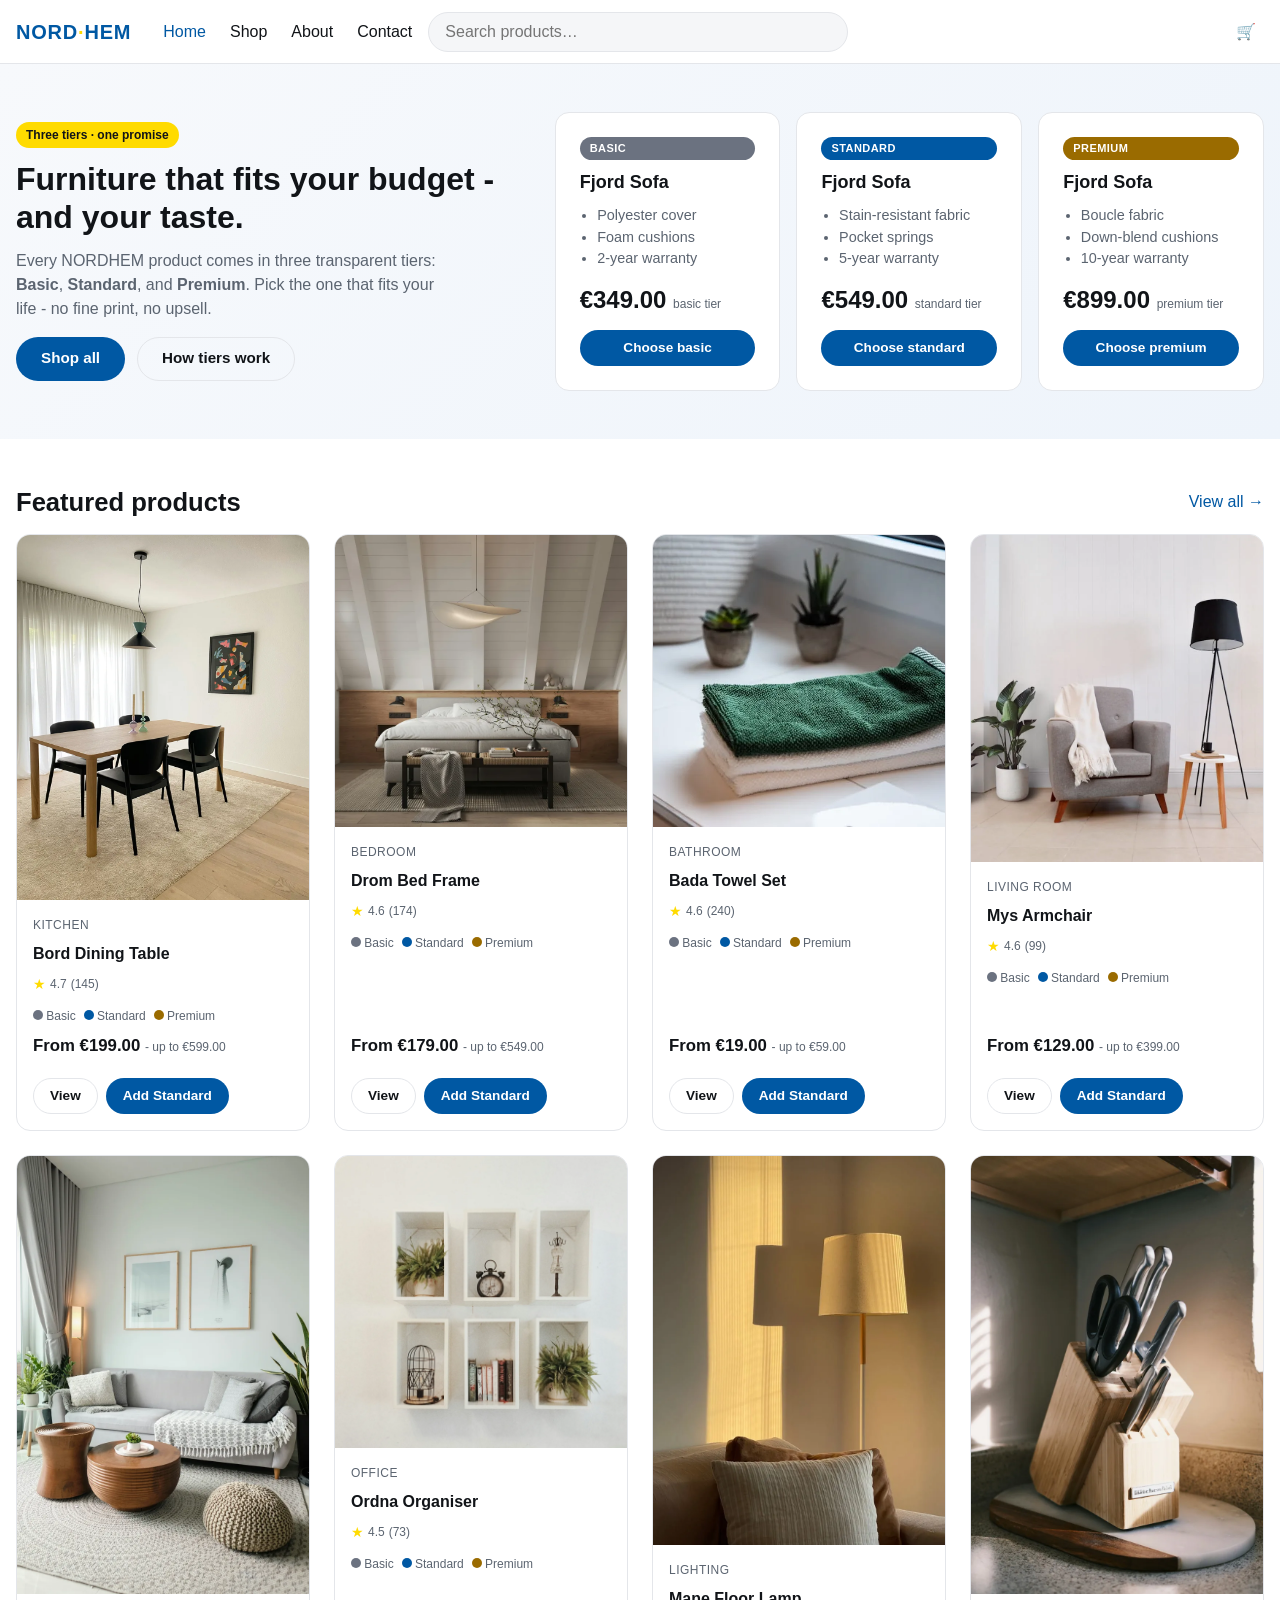
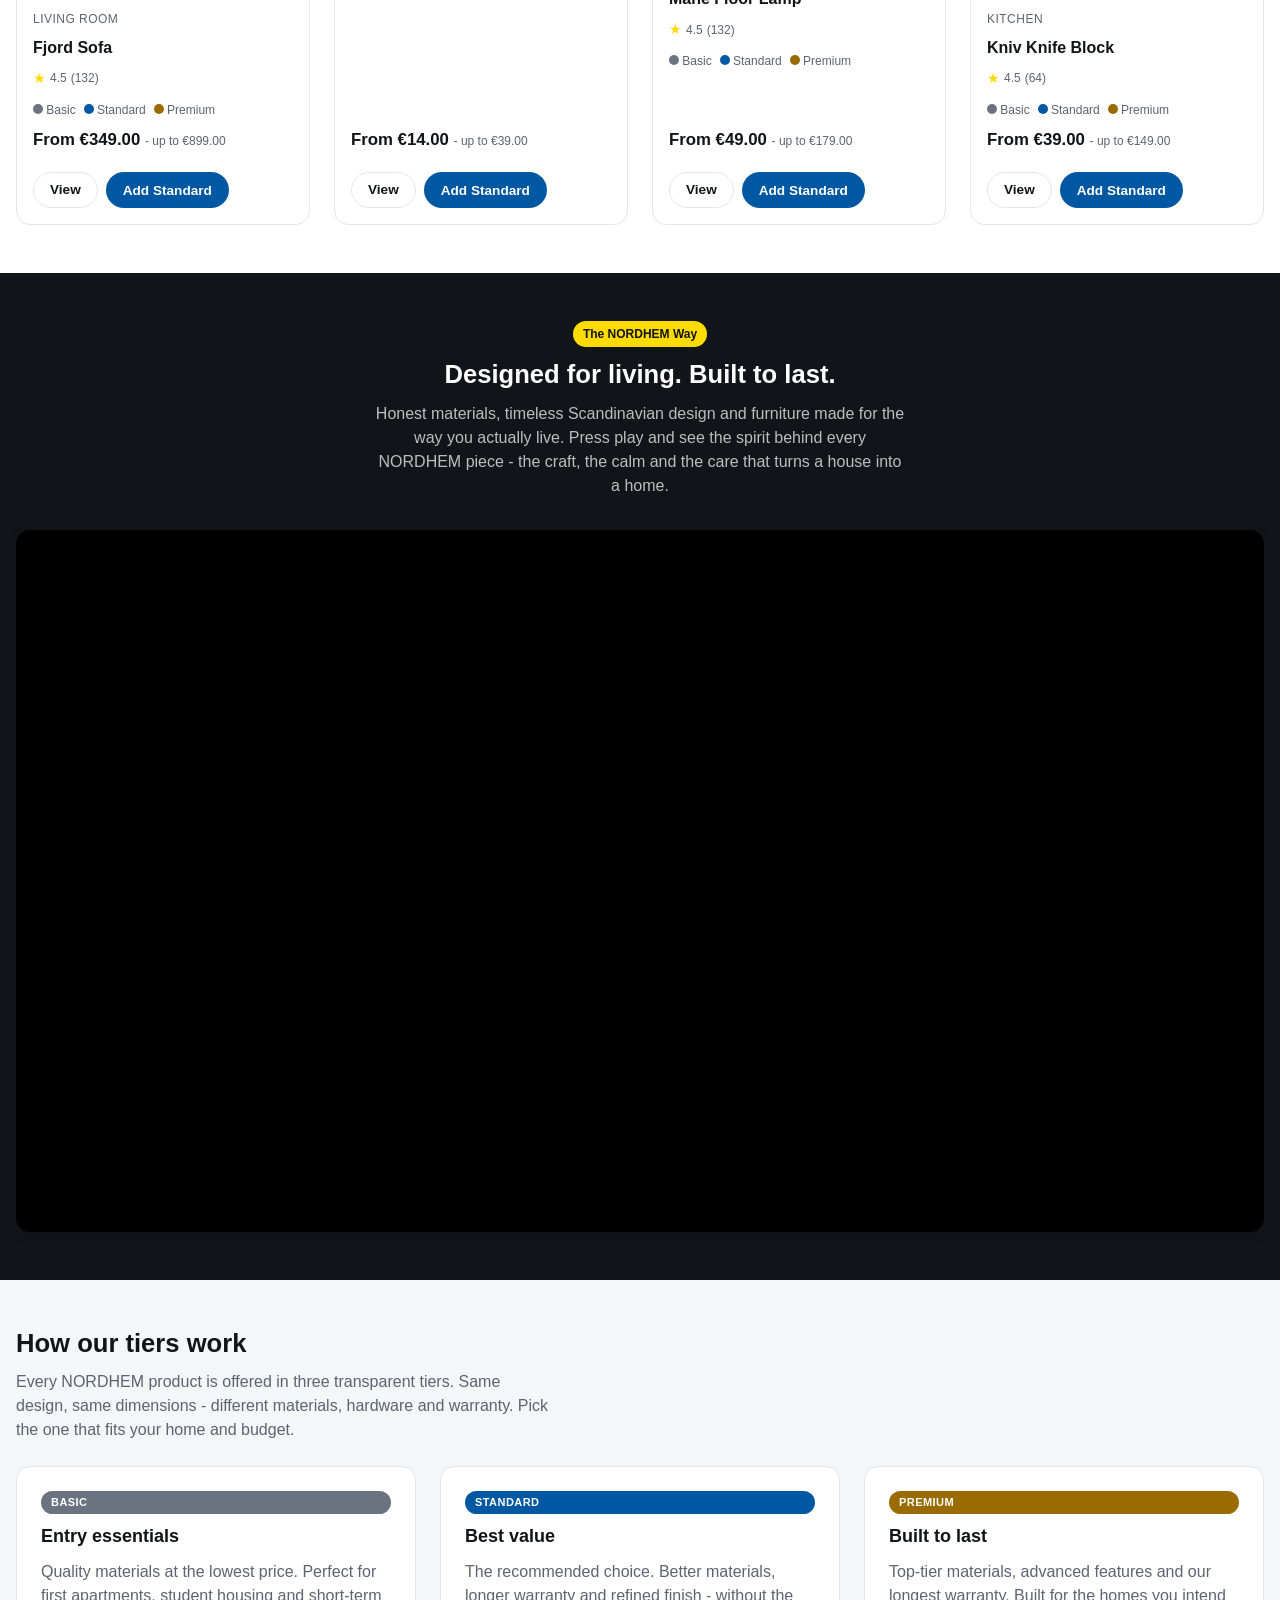
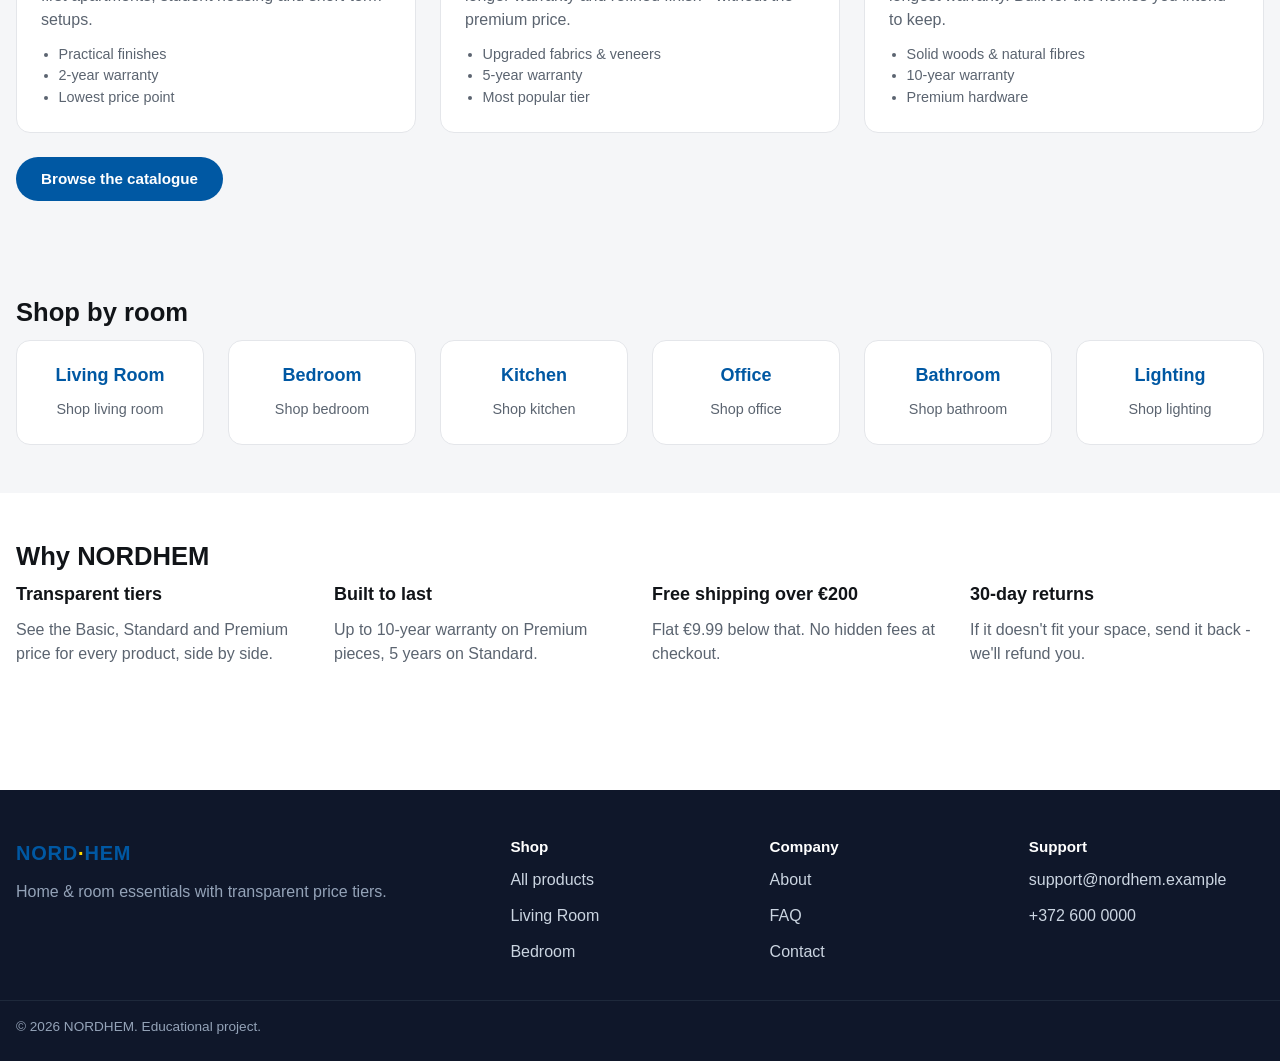
==== commit 9745b984: "feat: add fitting product video" ====
--- a/index.html
+++ b/index.html
@@ -91,6 +91,28 @@
         </div>
       </section>
 
+      <section class="section section--dark">
+        <div class="container video-feature">
+          <span class="eyebrow">The NORDHEM Way</span>
+          <h2>Designed for living. Built to last.</h2>
+          <p class="video-feature__lead">
+            Honest materials, timeless Scandinavian design and furniture made
+            for the way you actually live. Press play and see the spirit behind
+            every NORDHEM piece - the craft, the calm and the care that turns a
+            house into a home.
+          </p>
+          <div class="video-embed">
+            <iframe
+              src="https://www.youtube-nocookie.com/embed/0nCdhpr0mLA"
+              title="The NORDHEM story"
+              loading="lazy"
+              allow="accelerometer; autoplay; clipboard-write; encrypted-media; gyroscope; picture-in-picture; web-share"
+              allowfullscreen
+            ></iframe>
+          </div>
+        </div>
+      </section>
+
       <section class="section section--alt" id="how-tiers-work">
         <div class="container">
           <h2>How our tiers work</h2>
--- a/assets/css/styles.css
+++ b/assets/css/styles.css
@@ -69,6 +69,28 @@
 .container { width: 100%; max-width: var(--max-w); margin-inline: auto; padding-inline: var(--s-4); }
 .section { padding-block: var(--s-7); }
 .section--alt { background: var(--c-bg-alt); }
+.section--dark { background: var(--c-ink); color: #fff; }
+
+/* Video feature */
+.video-feature { text-align: center; }
+.video-feature .eyebrow {
+  display: inline-block; background: var(--c-accent); color: var(--c-ink);
+  padding: 4px 10px; border-radius: var(--r-pill);
+  font-size: 12px; font-weight: 700; margin-bottom: var(--s-3);
+}
+.video-feature h2 { color: #fff; }
+.video-feature__lead {
+  color: rgba(255, 255, 255, .72);
+  max-width: 60ch; margin-inline: auto; margin-bottom: var(--s-6);
+}
+.video-embed {
+  position: relative; width: 100%; padding-top: 56.25%;
+  border-radius: var(--r-3); overflow: hidden;
+  box-shadow: var(--shadow-2); background: #000;
+}
+.video-embed iframe {
+  position: absolute; inset: 0; width: 100%; height: 100%; border: 0;
+}
 .grid { display: grid; gap: var(--s-5); }
 .flex { display: flex; gap: var(--s-3); align-items: center; }
 .between { justify-content: space-between; }
